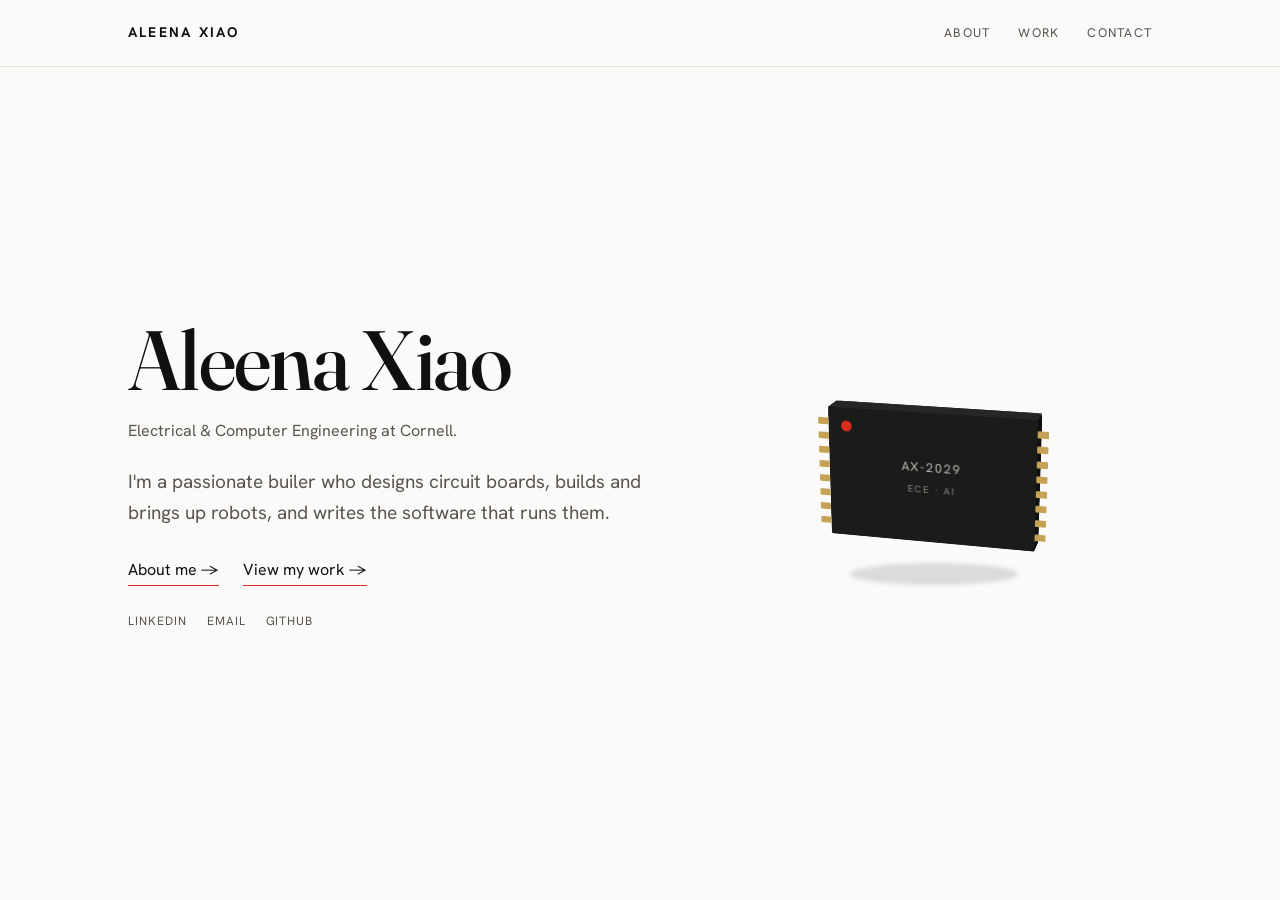
==== index.html @ 60a9ff84 "More formatting" ====
<!DOCTYPE html>
<html lang="en">
<head>
  <meta charset="UTF-8" />
  <meta name="viewport" content="width=device-width, initial-scale=1.0" />

  <!-- Keep this site out of search engines (unlisted — reachable only via direct link) -->
  <meta name="robots" content="noindex, nofollow, noarchive, noimageindex" />

  <title>Aleena Xiao</title>
  <meta name="description" content="Aleena Xiao — Electrical & Computer Engineering at Cornell." />
  <meta name="author" content="Aleena Xiao" />

  <link rel="icon" type="image/svg+xml" href="assets/favicon.svg" />

  <link rel="preconnect" href="https://fonts.googleapis.com" />
  <link rel="preconnect" href="https://fonts.gstatic.com" crossorigin />
  <link href="https://fonts.googleapis.com/css2?family=Fraunces:ital,opsz,wght@0,9..144,400;0,9..144,500;1,9..144,400&family=Hanken+Grotesk:wght@400;500;600&display=swap" rel="stylesheet" />

  <link rel="stylesheet" href="styles.css?v=5" />
</head>
<body class="is-landing">

  <!-- ============================ NAV ============================ -->
  <header class="nav" id="top">
    <div class="container nav__inner">
      <a href="index.html" class="nav__brand">Aleena Xiao</a>
      <button class="nav__toggle" aria-label="Toggle menu" aria-expanded="false">
        <span></span><span></span><span></span>
      </button>
      <nav class="nav__links">
        <a href="about.html">About</a>
        <a href="projects.html">Work</a>
        <a href="#" class="js-contact">Contact</a>
      </nav>
    </div>
  </header>

  <!-- ============================ LANDING ============================ -->
  <main class="landing container">
    <div class="hero">
      <div class="hero__text">
        <h1 class="hero__title">Aleena Xiao</h1>
        <p class="hero__sub">Electrical &amp; Computer Engineering at Cornell.</p>
        <p class="hero__lede">
          I'm a passionate builer who designs circuit boards, builds and brings up robots, and writes the
          software that runs them.
        </p>
        <p class="hero__cta">
          <a href="about.html">About me →</a>
          <a href="projects.html">View my work →</a>
        </p>
        <p class="hero__links">
          <a href="https://www.linkedin.com/in/aleena-xiao" target="_blank" rel="noopener">LinkedIn</a>
          <a href="#" class="js-contact">Email</a>
          <a href="https://github.com/axiaoy" target="_blank" rel="noopener">GitHub</a>
        </p>
      </div>

      <!-- Rotating 3D chip (auto-spin). Decorative. -->
      <div class="hero__visual" aria-hidden="true">
        <div class="chip-stage">
          <div class="chip-tilt">
            <div class="chip-spin">
              <div class="chip-face chip-front">
                <span class="chip-pin1"></span>
                <span class="chip-label">AX-2029<br /><b>ECE · AI</b></span>
              </div>
              <div class="chip-face chip-back">
                <span class="chip-pin1"></span>
                <span class="chip-label">AX-2029<br /><b>ECE · AI</b></span>
              </div>
              <div class="chip-face chip-right"></div>
              <div class="chip-face chip-left"></div>
              <div class="chip-face chip-top"></div>
              <div class="chip-face chip-bottom"></div>
              <div class="chip-pins chip-pins--l"></div>
              <div class="chip-pins chip-pins--r"></div>
            </div>
          </div>
          <div class="chip-shadow"></div>
        </div>
      </div>
    </div>
  </main>

  <script src="script.js?v=4"></script>
</body>
</html>
---- styles.css ----
/* ============================================================
   Aleena Xiao — Portfolio
   Editorial Minimal · serif display + typewriter labels · light mode
   ============================================================ */

:root {
  --bg:        #FBFAF8;   /* warm white page */
  --surface:   #FFFFFF;   /* cards */
  --ink:       #111010;   /* near-black */
  --muted:     #585552;   /* secondary text */
  --faint:     #8C8884;   /* hints, meta */
  --line:      #E6E3DE;   /* hairline borders */
  --clay:      #D92D1E;   /* carnelian red accent (labels / links) */
  --clay-deep: #B2231A;   /* darker carnelian — hover */
  --tag-bg:    #FFFFFF;   /* pills use a border, not a fill */

  /* chip tones — black IC with gold pins and a red pin-1 dot */
  --chip-front:  #1B1B1A;
  --chip-back:   #141413;
  --chip-side:   #101010;
  --chip-top:    #262625;
  --chip-bottom: #0B0B0A;
  --chip-gold:   #C6A256;

  --maxw: 1080px;
  --serif: "Fraunces", Georgia, "Times New Roman", serif;
  --mono:  "Hanken Grotesk", -apple-system, BlinkMacSystemFont, "Segoe UI", sans-serif;
  --sans:  "Hanken Grotesk", -apple-system, BlinkMacSystemFont, "Segoe UI", sans-serif;
}

* { box-sizing: border-box; margin: 0; padding: 0; }
html { scroll-behavior: smooth; }

body {
  font-family: var(--sans);
  background: var(--bg);
  color: var(--ink);
  line-height: 1.65;
  font-size: 17px;
  -webkit-font-smoothing: antialiased;
  text-rendering: optimizeLegibility;
}

.container { width: 100%; max-width: var(--maxw); margin: 0 auto; padding: 0 28px; }
a { color: inherit; text-decoration: none; }
em { font-style: italic; color: var(--ink); }

section { padding: 84px 0; }
.section-head { margin-bottom: 36px; display: flex; align-items: baseline; justify-content: space-between; gap: 20px; flex-wrap: wrap; }
.section-more { font-family: var(--mono); font-size: 12px; letter-spacing: 0.06em; text-transform: uppercase; color: var(--clay); white-space: nowrap; transition: color .2s ease; }
.section-more:hover { color: var(--ink); }

/* page heading (top of a subpage) */
.page-head { padding-top: 24px; margin-bottom: 44px; }
.page-sub { color: var(--muted); font-size: 17px; margin-top: 12px; }

/* typewriter label */
.section-label, .eyebrow, .footer__label {
  font-family: var(--mono);
  font-size: 12px;
  letter-spacing: 0.2em;
  text-transform: uppercase;
  color: var(--clay);
  margin-bottom: 12px;
}

.footer__label { color: var(--muted); }

.section-title {
  font-family: var(--serif);
  font-size: clamp(30px, 4.4vw, 44px);
  font-weight: 500;
  letter-spacing: -0.01em;
  line-height: 1.06;
}

/* ---------- buttons ---------- */
.btn {
  display: inline-block;
  font-family: var(--mono);
  font-size: 12.5px;
  letter-spacing: 0.08em;
  text-transform: uppercase;
  padding: 13px 22px;
  border-radius: 9px;
  transition: transform .15s ease, background .2s ease, border-color .2s ease, color .2s ease;
}
.btn:active { transform: translateY(1px); }
.btn--solid { background: var(--ink); color: var(--bg); border: 1px solid var(--ink); }
.btn--solid:hover { background: #000; }
.btn--ghost { background: transparent; color: var(--ink); border: 1px solid var(--line); }
.btn--ghost:hover { border-color: var(--ink); }

/* ============================================================ NAV ============================================================ */
.nav {
  position: sticky; top: 0; z-index: 50;
  background: rgba(251, 250, 248, 0.85);
  backdrop-filter: saturate(180%) blur(12px);
  -webkit-backdrop-filter: saturate(180%) blur(12px);
  border-bottom: 1px solid var(--line);
}
.nav__inner { display: flex; align-items: center; justify-content: space-between; height: 66px; }
.nav__brand {
  font-family: var(--mono);
  font-size: 14px;
  letter-spacing: 0.16em;
  text-transform: uppercase;
  font-weight: 700;
}
.nav__links { display: flex; align-items: center; gap: 28px; }
.nav__links a {
  font-family: var(--mono);
  font-size: 12.5px;
  letter-spacing: 0.1em;
  text-transform: uppercase;
  color: var(--muted);
  transition: color .2s ease;
}
.nav__links a:hover { color: var(--ink); }
.nav__cta {
  color: var(--ink) !important;
  border: 1px solid var(--line);
  padding: 8px 16px;
  border-radius: 8px;
}
.nav__cta:hover { border-color: var(--ink); }
.nav__toggle { display: none; flex-direction: column; gap: 5px; background: none; border: none; cursor: pointer; padding: 8px; }
.nav__toggle span { width: 22px; height: 2px; background: var(--ink); }

/* ============================================================ LANDING / HERO ============================================================ */
.landing { min-height: calc(100vh - 67px); display: grid; align-content: center; padding: 48px 28px 64px; }
.hero {
  width: 100%;
  display: grid;
  grid-template-columns: 1.1fr 0.9fr;
  gap: 56px;
  align-items: center;
}
.hero__title {
  font-family: var(--serif);
  font-weight: 500;
  font-size: clamp(46px, 7vw, 84px);
  line-height: 0.98;
  letter-spacing: -0.02em;
  margin-bottom: 16px;
}
.hero__sub { font-size: 16px; color: var(--muted); margin-bottom: 22px; }
.hero__lede { font-size: 19px; color: var(--muted); max-width: 30em; margin-bottom: 28px; }
.hero__cta { display: flex; flex-wrap: wrap; gap: 24px; margin-bottom: 26px; }
.hero__cta a { font-size: 16px; color: var(--ink); border-bottom: 1px solid var(--clay); padding-bottom: 2px; transition: color .2s ease, border-color .2s ease; }
.hero__cta a:hover { color: var(--clay-deep); border-color: var(--clay-deep); }
.hero__links { display: flex; flex-wrap: wrap; gap: 20px; font-family: var(--mono); font-size: 12px; letter-spacing: 0.08em; text-transform: uppercase; }
.hero__links a { color: var(--muted); transition: color .2s ease; }
.hero__links a:hover { color: var(--ink); }

/* ---------- rotating chip ---------- */
.hero__visual { display: flex; align-items: center; justify-content: center; min-height: 300px; }
.chip-stage { position: relative; perspective: 1100px; width: 100%; display: flex; align-items: center; justify-content: center; }
/* chip orientation is driven by the cursor (see script.js) */
.chip-tilt {
  transform: rotateX(var(--rx, -18deg)) rotateY(var(--ry, -14deg));
  transition: transform .25s ease-out;
  transform-style: preserve-3d;
}
.chip-spin {
  position: relative; width: 0; height: 0;
  transform-style: preserve-3d;
}

.chip-face { position: absolute; top: 50%; left: 50%; box-sizing: border-box; }
.chip-front {
  width: 210px; height: 134px; margin-left: -105px; margin-top: -67px;
  transform: translateZ(13px);
  background: var(--chip-front); border-radius: 6px; overflow: hidden;
}
.chip-back   { width: 210px; height: 134px; margin-left: -105px; margin-top: -67px; transform: rotateY(180deg) translateZ(13px); background: var(--chip-front); border-radius: 6px; overflow: hidden; }
.chip-right  { width: 26px; height: 134px; margin-left: -13px; margin-top: -67px; transform: rotateY(90deg) translateZ(105px); background: var(--chip-side); }
.chip-left   { width: 26px; height: 134px; margin-left: -13px; margin-top: -67px; transform: rotateY(-90deg) translateZ(105px); background: var(--chip-side); }
.chip-top    { width: 210px; height: 26px; margin-left: -105px; margin-top: -13px; transform: rotateX(90deg) translateZ(67px); background: var(--chip-top); }
.chip-bottom { width: 210px; height: 26px; margin-left: -105px; margin-top: -13px; transform: rotateX(-90deg) translateZ(67px); background: var(--chip-bottom); }

.chip-pin1 { position: absolute; top: 13px; left: 13px; width: 11px; height: 11px; border-radius: 50%; background: var(--clay); }
.chip-label {
  position: absolute; left: 0; right: 0; top: 50%; transform: translateY(-50%);
  text-align: center; font-family: var(--mono);
  color: #BBB9B5; font-size: 13px; letter-spacing: 0.14em; line-height: 1.7;
}
.chip-label b { font-weight: 400; font-size: 10px; color: #86837F; letter-spacing: 0.16em; }

.chip-pins {
  position: absolute; top: 50%; margin-top: -56px; height: 112px; width: 11px;
  transform: translateZ(13px);
  display: flex; flex-direction: column; justify-content: space-between;
}
.chip-pins--l { left: -116px; }
.chip-pins--r { left: 105px; }
.chip-pins span { height: 7px; background: var(--chip-gold); border-radius: 1px; }

.chip-shadow {
  position: absolute; left: 50%; top: 50%; width: 168px; height: 22px;
  margin-left: -84px; margin-top: 88px;
  background: rgba(0, 0, 0, 0.12); border-radius: 50%; filter: blur(2px);
}

/* ============================================================ ABOUT ============================================================ */
.about { padding-top: 24px; padding-bottom: 60px; }
.about__grid { display: grid; grid-template-columns: 300px 1fr; gap: 48px; border-top: 1px solid var(--line); padding-top: 48px; align-items: start; }
.about__photo { width: 100%; aspect-ratio: 4 / 5; object-fit: cover; border-radius: 14px; border: 1px solid var(--line); display: block; }
.about__body p:not(.section-label) { font-family: var(--serif); font-size: 22px; line-height: 1.5; color: var(--ink); margin-bottom: 20px; }
.about__body p:last-child { margin-bottom: 0; color: var(--muted); }

/* ============================================================ EXPERIENCE ============================================================ */
.exp-list { list-style: none; }
.exp-item {
  display: flex; justify-content: space-between; align-items: baseline; gap: 24px;
  padding: 20px 2px; border-top: 1px solid var(--line);
}
.exp-item:last-child { border-bottom: 1px solid var(--line); }
.exp-item__title { font-family: var(--serif); font-size: 21px; font-weight: 500; }
.exp-item__org { font-family: var(--mono); font-size: 11.5px; letter-spacing: 0.04em; text-transform: uppercase; color: var(--clay); margin-top: 5px; }
.exp-item__date { font-family: var(--mono); font-size: 12.5px; color: var(--faint); white-space: nowrap; flex-shrink: 0; }

/* ============================================================ PROJECTS ============================================================ */
.project-list { display: grid; grid-template-columns: repeat(auto-fill, minmax(300px, 1fr)); gap: 22px; }
.project {
  background: var(--surface); border: 1px solid var(--line); border-radius: 14px;
  padding: 26px 26px 22px; display: flex; flex-direction: column; overflow: hidden;
  transition: transform .2s ease, box-shadow .2s ease, border-color .2s ease;
}
.project:hover { border-color: var(--clay); }

/* project image (full-bleed to the card edges) */
.project__media {
  margin: -26px -26px 20px; aspect-ratio: 3 / 2; overflow: hidden;
  background: var(--tag-bg); border-bottom: 1px solid var(--line);
}
.project__media img { width: 100%; height: 100%; object-fit: cover; object-position: center; display: block; }
/* 3D board renders: show the whole board on its own grey, no crop */
.project__media--render { background: #cdcdc9; }
.project__media--render img { object-fit: contain; }
.project__head { display: flex; align-items: baseline; justify-content: space-between; gap: 12px; margin-bottom: 4px; }
.project__title { font-family: var(--serif); font-size: 23px; font-weight: 500; }
.project__year { font-family: var(--mono); font-size: 12px; color: var(--faint); flex-shrink: 0; }
.project__org { font-family: var(--mono); font-size: 11.5px; letter-spacing: 0.04em; color: var(--clay); text-transform: uppercase; margin-bottom: 14px; }
.project__desc { color: var(--muted); font-size: 15.5px; margin-bottom: 18px; flex-grow: 1; }
.project__links { display: flex; gap: 18px; margin-top: 14px; font-family: var(--mono); font-size: 12px; letter-spacing: 0.06em; text-transform: uppercase; }
.project__links a { color: var(--clay); transition: color .2s ease; }
.project__links a:hover { color: var(--ink); }

/* ---------- tag pills ---------- */
.tags { list-style: none; display: flex; flex-wrap: wrap; gap: 8px; }
.tags li { font-family: var(--mono); font-size: 12.5px; color: var(--ink); background: transparent; border: 1px solid var(--line); padding: 5px 12px; border-radius: 20px; white-space: nowrap; }
.tags--course { gap: 10px; }
.tags--course li { font-size: 13.5px; padding: 8px 16px; }

/* ---------- placeholder cards ---------- */
.project--placeholder { border-style: dashed; opacity: 0.5; }
.project--placeholder:hover { opacity: 0.8; }

/* ---------- "view all" link row ---------- */
.work__footer { margin-top: 36px; display: flex; justify-content: flex-end; }

/* ============================================================ PROJECTS PAGE ============================================================ */

/* subtitle under the "Projects" h1 on projects.html */
.projects-page-head { margin-bottom: 52px; }
.projects-sub { color: var(--muted); font-size: 17px; max-width: 44em; margin-top: 16px; }

/* project categories (static headings) */
.category-section { margin-bottom: 56px; }
.category-section:last-child { margin-bottom: 0; }
.category-name {
  font-family: var(--serif); font-size: clamp(24px, 3.2vw, 30px); font-weight: 500; color: var(--ink);
  border-top: 1.5px solid var(--ink);
  padding-top: 20px; margin-bottom: 26px;
}

/* active nav link on projects page */
.nav__active { color: var(--ink) !important; }

/* ============================================================ SKILLS ============================================================ */
.skills__grid { display: grid; grid-template-columns: repeat(auto-fit, minmax(220px, 1fr)); gap: 28px; }
.skill-group { border-top: 1.5px solid var(--ink); padding-top: 18px; }
.skill-group h3 { font-family: var(--serif); font-size: 20px; font-weight: 500; margin-bottom: 16px; }

/* ============================================================ RESUME ============================================================ */
.resume__card {
  background: var(--surface); border: 1px solid var(--line); border-radius: 18px;
  padding: 48px; display: grid; grid-template-columns: 1.3fr 0.7fr; gap: 48px; align-items: center;
}
.resume__lede { font-size: 18px; color: var(--muted); margin: 16px 0 28px; max-width: 34em; }
.resume__actions { display: flex; flex-wrap: wrap; gap: 12px; }
.resume__preview { display: flex; justify-content: center; }
.resume__page {
  width: 180px; aspect-ratio: 8.5 / 11; background: var(--bg);
  border: 1px solid var(--line); border-radius: 8px; padding: 22px 20px;
  display: flex; flex-direction: column; gap: 11px;
  box-shadow: 0 16px 40px -22px rgba(25, 45, 32, 0.45);
}
.resume__page .ln { height: 7px; border-radius: 4px; background: var(--line); }
.ln--lg { width: 70%; height: 11px; background: var(--clay); opacity: .5; }
.ln--md { width: 60%; }
.ln--sm { width: 40%; }

/* ============================================================ FOOTER ============================================================ */
.footer { border-top: 1px solid var(--line); padding: 64px 0 40px; margin-top: 40px; }
.footer__inner { display: flex; justify-content: space-between; align-items: flex-end; gap: 28px; flex-wrap: wrap; }
.footer__email { font-family: var(--serif); font-size: clamp(24px, 4vw, 34px); font-weight: 500; transition: color .2s ease; }
.footer__email:hover { color: var(--clay); }
.footer__links { display: flex; gap: 24px; }
.footer__links a { font-family: var(--mono); font-size: 12.5px; letter-spacing: 0.08em; text-transform: uppercase; color: var(--muted); transition: color .2s ease; }
.footer__links a:hover { color: var(--ink); }
.footer__copy { font-family: var(--mono); margin-top: 48px; font-size: 12px; letter-spacing: 0.06em; color: var(--faint); }

/* ============================================================ RESPONSIVE ============================================================ */
@media (max-width: 860px) {
  .landing { min-height: 0; padding: 20px 28px 48px; }
  .hero { grid-template-columns: 1fr; gap: 28px; }
  .hero__visual { order: -1; justify-content: center; min-height: 240px; }
  .about__grid { grid-template-columns: 1fr; gap: 26px; }
  .about__photo { max-width: 240px; }
  .resume__card { grid-template-columns: 1fr; gap: 36px; padding: 34px 26px; }
  .resume__preview { order: -1; }
}
@media (max-width: 640px) {
  section { padding: 60px 0; }
  .nav__toggle { display: flex; }
  .nav__links {
    position: absolute; top: 66px; left: 0; right: 0;
    flex-direction: column; align-items: flex-start; gap: 4px;
    background: var(--bg); border-bottom: 1px solid var(--line);
    padding: 0 28px; max-height: 0; overflow: hidden;
    transition: max-height .3s ease, padding .3s ease;
  }
  .nav__links.open { max-height: 320px; padding: 12px 28px 22px; }
  .nav__links a { padding: 8px 0; font-size: 14px; }
  .nav__cta { padding: 8px 16px; }
  .hero__actions .btn { flex: 1 1 auto; text-align: center; }
  .exp-item { flex-direction: column; gap: 6px; }
}
@media (prefers-reduced-motion: reduce) {
  html { scroll-behavior: auto; }
  .chip-tilt { transition: none; }
  * { transition: none !important; }
}
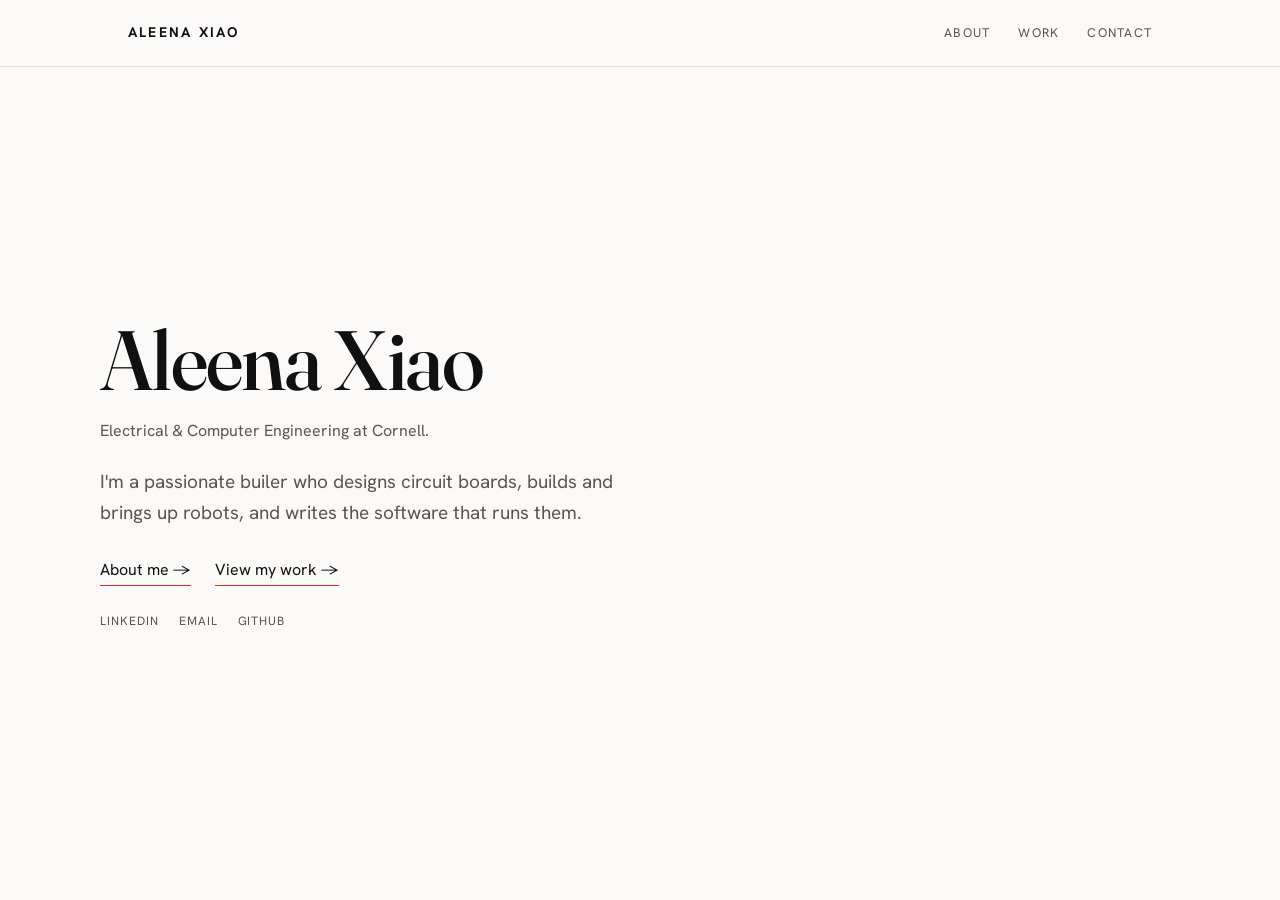
==== commit 64615ce6: "More formatting" ====
--- a/index.html
+++ b/index.html
@@ -17,7 +17,7 @@
   <link rel="preconnect" href="https://fonts.gstatic.com" crossorigin />
   <link href="https://fonts.googleapis.com/css2?family=Fraunces:ital,opsz,wght@0,9..144,400;0,9..144,500;1,9..144,400&family=Hanken+Grotesk:wght@400;500;600&display=swap" rel="stylesheet" />
 
-  <link rel="stylesheet" href="styles.css?v=5" />
+  <link rel="stylesheet" href="styles.css?v=3" />
 </head>
 <body class="is-landing">
 
--- a/styles.css
+++ b/styles.css
@@ -128,7 +128,7 @@
 .nav__toggle span { width: 22px; height: 2px; background: var(--ink); }
 
 /* ============================================================ LANDING / HERO ============================================================ */
-.landing { min-height: calc(100vh - 67px); display: grid; align-content: center; padding: 48px 28px 64px; }
+.landing { min-height: calc(100vh - 67px); display: grid; align-content: center; padding: 48px 0 64px; }
 .hero {
   width: 100%;
   display: grid;
@@ -154,7 +154,7 @@
 .hero__links a:hover { color: var(--ink); }
 
 /* ---------- rotating chip ---------- */
-.hero__visual { display: flex; align-items: center; justify-content: center; min-height: 300px; }
+.hero__visual { display: flex; align-items: center; justify-content: center; overflow: hidden; }
 .chip-stage { position: relative; perspective: 1100px; width: 100%; display: flex; align-items: center; justify-content: center; }
 /* chip orientation is driven by the cursor (see script.js) */
 .chip-tilt {
@@ -314,9 +314,9 @@
 
 /* ============================================================ RESPONSIVE ============================================================ */
 @media (max-width: 860px) {
-  .landing { min-height: 0; padding: 20px 28px 48px; }
+  .landing { min-height: 0; padding: 20px 0 48px; }
   .hero { grid-template-columns: 1fr; gap: 28px; }
-  .hero__visual { order: -1; justify-content: center; min-height: 240px; }
+  .hero__visual { order: -1; justify-content: flex-start; height: 210px; }
   .about__grid { grid-template-columns: 1fr; gap: 26px; }
   .about__photo { max-width: 240px; }
   .resume__card { grid-template-columns: 1fr; gap: 36px; padding: 34px 26px; }
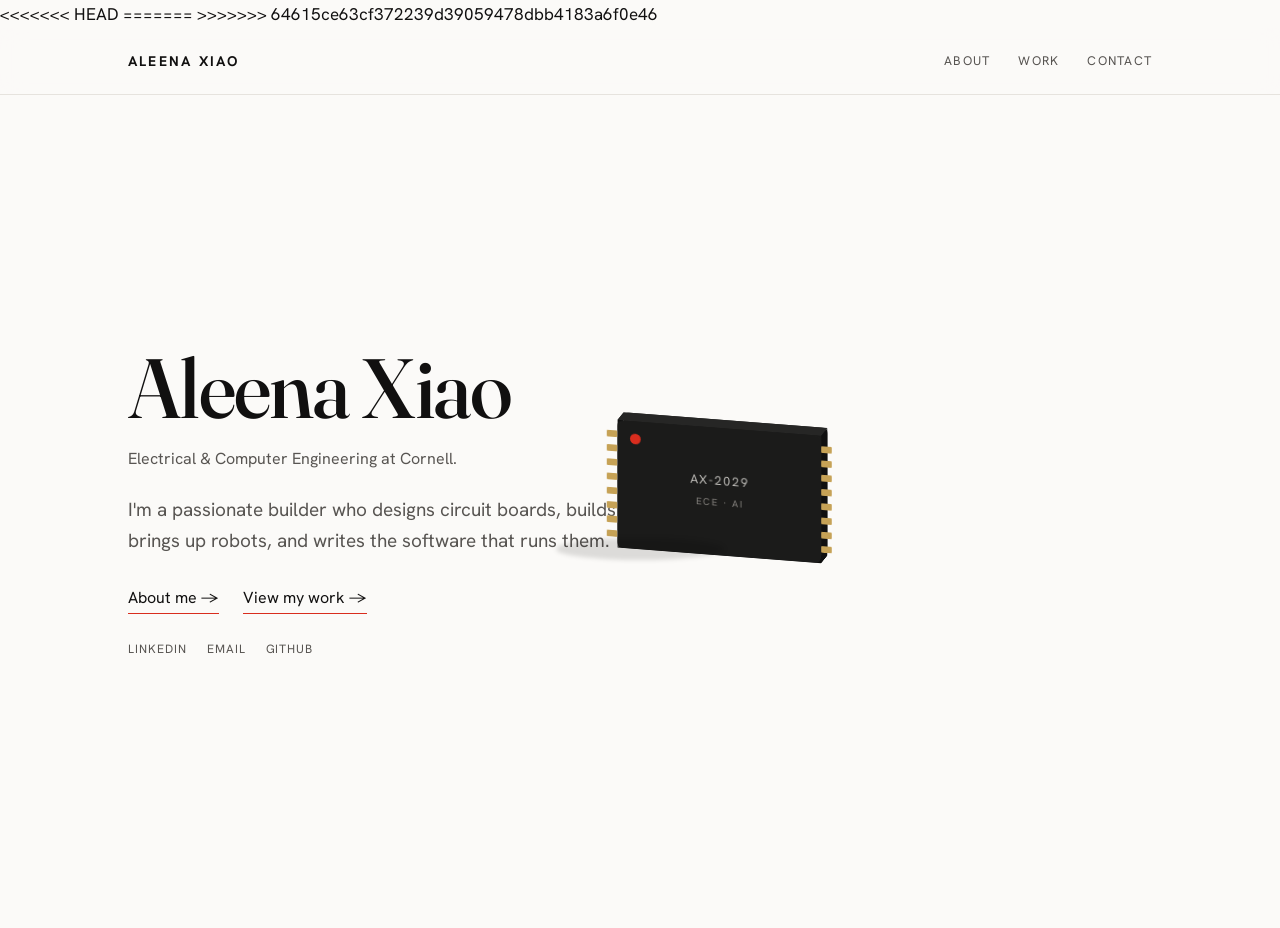
==== commit 87ca6c20: "Merge branch 'main' of https://github.com/axiaoy/axiaoy.github.io" ====
--- a/index.html
+++ b/index.html
@@ -17,7 +17,11 @@
   <link rel="preconnect" href="https://fonts.gstatic.com" crossorigin />
   <link href="https://fonts.googleapis.com/css2?family=Fraunces:ital,opsz,wght@0,9..144,400;0,9..144,500;1,9..144,400&family=Hanken+Grotesk:wght@400;500;600&display=swap" rel="stylesheet" />
 
+<<<<<<< HEAD
+  <link rel="stylesheet" href="styles.css?v=5" />
+=======
   <link rel="stylesheet" href="styles.css?v=3" />
+>>>>>>> 64615ce63cf372239d39059478dbb4183a6f0e46
 </head>
 <body class="is-landing">
 
@@ -43,7 +47,7 @@
         <h1 class="hero__title">Aleena Xiao</h1>
         <p class="hero__sub">Electrical &amp; Computer Engineering at Cornell.</p>
         <p class="hero__lede">
-          I'm a passionate builer who designs circuit boards, builds and brings up robots, and writes the
+          I'm a passionate builder who designs circuit boards, builds and brings up robots, and writes the
           software that runs them.
         </p>
         <p class="hero__cta">
--- a/styles.css
+++ b/styles.css
@@ -128,7 +128,7 @@
 .nav__toggle span { width: 22px; height: 2px; background: var(--ink); }
 
 /* ============================================================ LANDING / HERO ============================================================ */
-.landing { min-height: calc(100vh - 67px); display: grid; align-content: center; padding: 48px 0 64px; }
+.landing { min-height: calc(100vh - 67px); display: grid; align-content: center; padding: 48px 28px 64px; }
 .hero {
   width: 100%;
   display: grid;
@@ -154,7 +154,11 @@
 .hero__links a:hover { color: var(--ink); }
 
 /* ---------- rotating chip ---------- */
+<<<<<<< HEAD
+.hero__visual { display: flex; align-items: center; justify-content: center; min-height: 300px; }
+=======
 .hero__visual { display: flex; align-items: center; justify-content: center; overflow: hidden; }
+>>>>>>> 64615ce63cf372239d39059478dbb4183a6f0e46
 .chip-stage { position: relative; perspective: 1100px; width: 100%; display: flex; align-items: center; justify-content: center; }
 /* chip orientation is driven by the cursor (see script.js) */
 .chip-tilt {
@@ -314,9 +318,9 @@
 
 /* ============================================================ RESPONSIVE ============================================================ */
 @media (max-width: 860px) {
-  .landing { min-height: 0; padding: 20px 0 48px; }
+  .landing { min-height: 0; padding: 20px 28px 48px; }
   .hero { grid-template-columns: 1fr; gap: 28px; }
-  .hero__visual { order: -1; justify-content: flex-start; height: 210px; }
+  .hero__visual { order: -1; justify-content: center; min-height: 240px; }
   .about__grid { grid-template-columns: 1fr; gap: 26px; }
   .about__photo { max-width: 240px; }
   .resume__card { grid-template-columns: 1fr; gap: 36px; padding: 34px 26px; }
--- a/styles.css
+++ b/styles.css
@@ -128,7 +128,7 @@
 .nav__toggle span { width: 22px; height: 2px; background: var(--ink); }
 
 /* ============================================================ LANDING / HERO ============================================================ */
-.landing { min-height: calc(100vh - 67px); display: grid; align-content: center; padding: 48px 0 64px; }
+.landing { min-height: calc(100vh - 67px); display: grid; align-content: center; padding: 48px 28px 64px; }
 .hero {
   width: 100%;
   display: grid;
@@ -154,7 +154,11 @@
 .hero__links a:hover { color: var(--ink); }
 
 /* ---------- rotating chip ---------- */
+<<<<<<< HEAD
+.hero__visual { display: flex; align-items: center; justify-content: center; min-height: 300px; }
+=======
 .hero__visual { display: flex; align-items: center; justify-content: center; overflow: hidden; }
+>>>>>>> 64615ce63cf372239d39059478dbb4183a6f0e46
 .chip-stage { position: relative; perspective: 1100px; width: 100%; display: flex; align-items: center; justify-content: center; }
 /* chip orientation is driven by the cursor (see script.js) */
 .chip-tilt {
@@ -314,9 +318,9 @@
 
 /* ============================================================ RESPONSIVE ============================================================ */
 @media (max-width: 860px) {
-  .landing { min-height: 0; padding: 20px 0 48px; }
+  .landing { min-height: 0; padding: 20px 28px 48px; }
   .hero { grid-template-columns: 1fr; gap: 28px; }
-  .hero__visual { order: -1; justify-content: flex-start; height: 210px; }
+  .hero__visual { order: -1; justify-content: center; min-height: 240px; }
   .about__grid { grid-template-columns: 1fr; gap: 26px; }
   .about__photo { max-width: 240px; }
   .resume__card { grid-template-columns: 1fr; gap: 36px; padding: 34px 26px; }
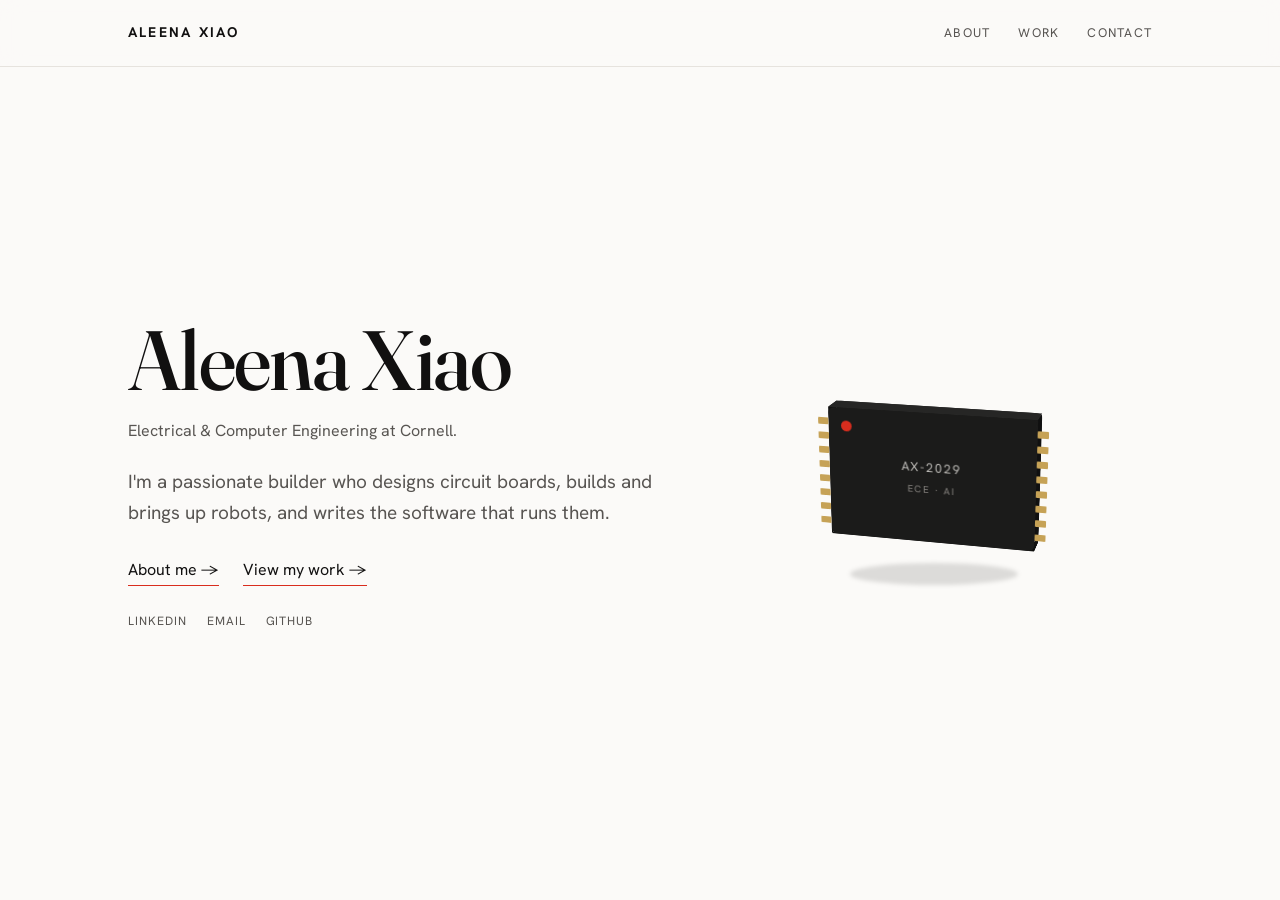
==== commit 82c43dec: "Resolve merge conflicts" ====
--- a/index.html
+++ b/index.html
@@ -17,11 +17,7 @@
   <link rel="preconnect" href="https://fonts.gstatic.com" crossorigin />
   <link href="https://fonts.googleapis.com/css2?family=Fraunces:ital,opsz,wght@0,9..144,400;0,9..144,500;1,9..144,400&family=Hanken+Grotesk:wght@400;500;600&display=swap" rel="stylesheet" />
 
-<<<<<<< HEAD
   <link rel="stylesheet" href="styles.css?v=5" />
-=======
-  <link rel="stylesheet" href="styles.css?v=3" />
->>>>>>> 64615ce63cf372239d39059478dbb4183a6f0e46
 </head>
 <body class="is-landing">
 
--- a/styles.css
+++ b/styles.css
@@ -154,11 +154,7 @@
 .hero__links a:hover { color: var(--ink); }
 
 /* ---------- rotating chip ---------- */
-<<<<<<< HEAD
 .hero__visual { display: flex; align-items: center; justify-content: center; min-height: 300px; }
-=======
-.hero__visual { display: flex; align-items: center; justify-content: center; overflow: hidden; }
->>>>>>> 64615ce63cf372239d39059478dbb4183a6f0e46
 .chip-stage { position: relative; perspective: 1100px; width: 100%; display: flex; align-items: center; justify-content: center; }
 /* chip orientation is driven by the cursor (see script.js) */
 .chip-tilt {
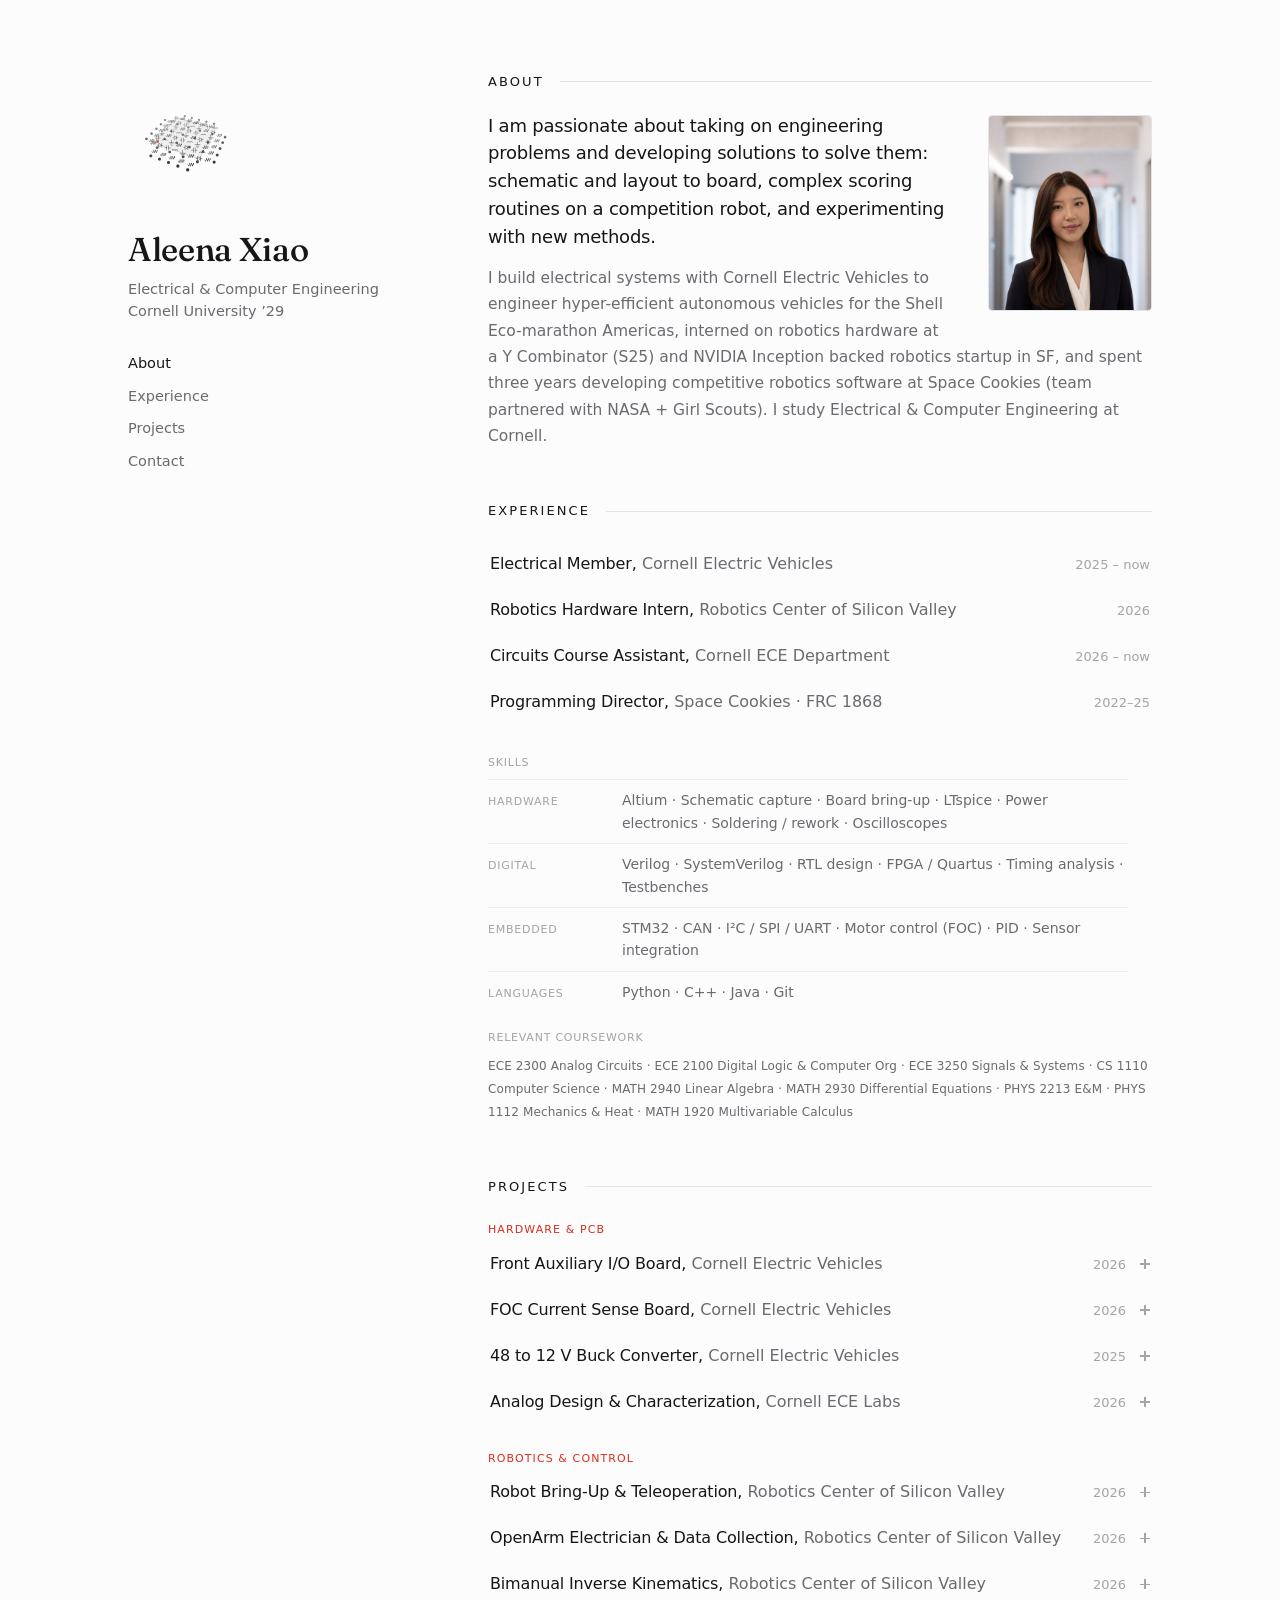
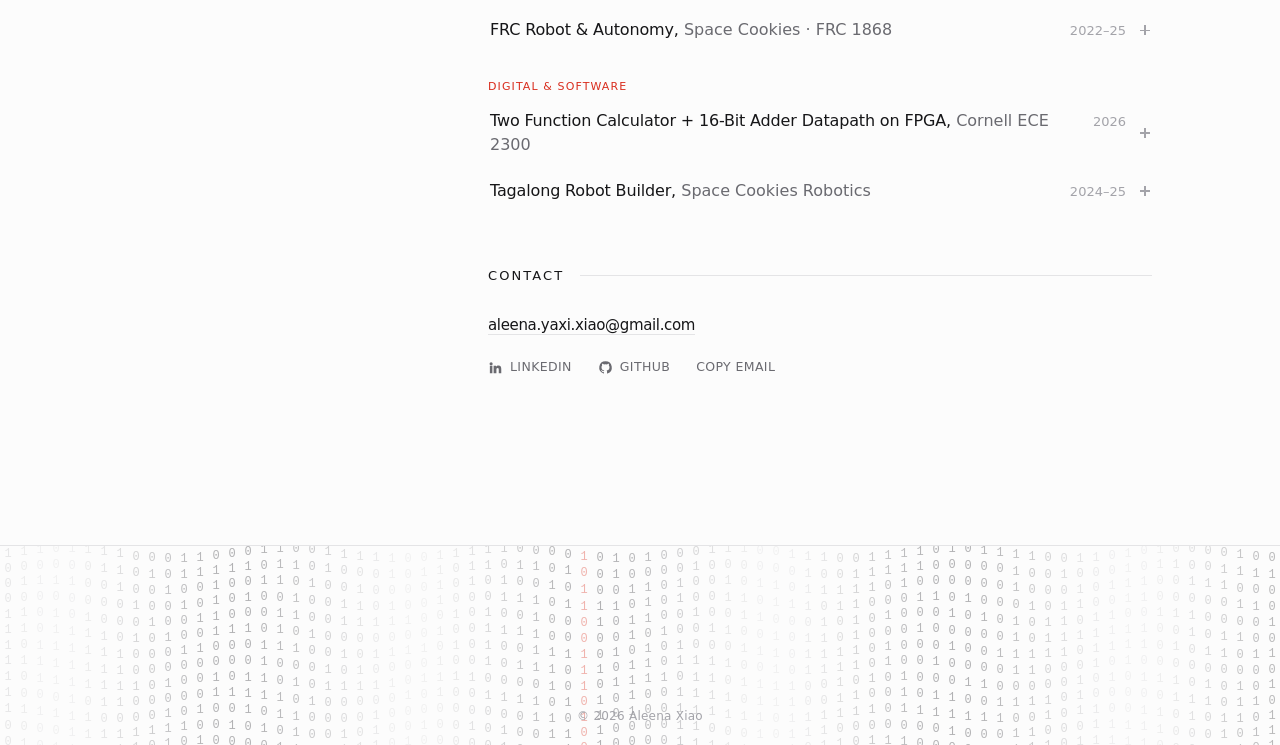
==== commit d2e3ad74: "updates" ====
--- a/index.html
+++ b/index.html
@@ -4,86 +4,218 @@
   <meta charset="UTF-8" />
   <meta name="viewport" content="width=device-width, initial-scale=1.0" />
 
-  <!-- Keep this site out of search engines (unlisted — reachable only via direct link) -->
+  <!-- Keep this site out of search engines (unlisted, reachable only via direct link) -->
   <meta name="robots" content="noindex, nofollow, noarchive, noimageindex" />
 
   <title>Aleena Xiao</title>
-  <meta name="description" content="Aleena Xiao — Electrical & Computer Engineering at Cornell." />
+  <meta name="description" content="Aleena Xiao, Electrical & Computer Engineering at Cornell. Hardware, PCB design, robotics, embedded controls." />
   <meta name="author" content="Aleena Xiao" />
 
   <link rel="icon" type="image/svg+xml" href="assets/favicon.svg" />
 
   <link rel="preconnect" href="https://fonts.googleapis.com" />
   <link rel="preconnect" href="https://fonts.gstatic.com" crossorigin />
-  <link href="https://fonts.googleapis.com/css2?family=Fraunces:ital,opsz,wght@0,9..144,400;0,9..144,500;1,9..144,400&family=Hanken+Grotesk:wght@400;500;600&display=swap" rel="stylesheet" />
-
-  <link rel="stylesheet" href="styles.css?v=5" />
+  <link href="https://fonts.googleapis.com/css2?family=Fraunces:ital,opsz,wght@0,9..144,400;0,9..144,500;0,9..144,600&display=swap" rel="stylesheet" />
+
+  <link rel="stylesheet" href="styles.css?v=18" />
 </head>
-<body class="is-landing">
-
-  <!-- ============================ NAV ============================ -->
-  <header class="nav" id="top">
-    <div class="container nav__inner">
-      <a href="index.html" class="nav__brand">Aleena Xiao</a>
-      <button class="nav__toggle" aria-label="Toggle menu" aria-expanded="false">
-        <span></span><span></span><span></span>
-      </button>
-      <nav class="nav__links">
-        <a href="about.html">About</a>
-        <a href="projects.html">Work</a>
-        <a href="#" class="js-contact">Contact</a>
-      </nav>
+<body>
+<div class="wrap">
+
+  <!-- ============ SIDEBAR ============ -->
+  <aside class="side">
+    <div class="ic-wrap" id="icWrap" title="hover me">
+      <canvas id="ic" width="264" height="264"></canvas>
     </div>
-  </header>
-
-  <!-- ============================ LANDING ============================ -->
-  <main class="landing container">
-    <div class="hero">
-      <div class="hero__text">
-        <h1 class="hero__title">Aleena Xiao</h1>
-        <p class="hero__sub">Electrical &amp; Computer Engineering at Cornell.</p>
-        <p class="hero__lede">
-          I'm a passionate builder who designs circuit boards, builds and brings up robots, and writes the
-          software that runs them.
-        </p>
-        <p class="hero__cta">
-          <a href="about.html">About me →</a>
-          <a href="projects.html">View my work →</a>
-        </p>
-        <p class="hero__links">
-          <a href="https://www.linkedin.com/in/aleena-xiao" target="_blank" rel="noopener">LinkedIn</a>
-          <a href="#" class="js-contact">Email</a>
-          <a href="https://github.com/axiaoy" target="_blank" rel="noopener">GitHub</a>
-        </p>
-      </div>
-
-      <!-- Rotating 3D chip (auto-spin). Decorative. -->
-      <div class="hero__visual" aria-hidden="true">
-        <div class="chip-stage">
-          <div class="chip-tilt">
-            <div class="chip-spin">
-              <div class="chip-face chip-front">
-                <span class="chip-pin1"></span>
-                <span class="chip-label">AX-2029<br /><b>ECE · AI</b></span>
-              </div>
-              <div class="chip-face chip-back">
-                <span class="chip-pin1"></span>
-                <span class="chip-label">AX-2029<br /><b>ECE · AI</b></span>
-              </div>
-              <div class="chip-face chip-right"></div>
-              <div class="chip-face chip-left"></div>
-              <div class="chip-face chip-top"></div>
-              <div class="chip-face chip-bottom"></div>
-              <div class="chip-pins chip-pins--l"></div>
-              <div class="chip-pins chip-pins--r"></div>
-            </div>
-          </div>
-          <div class="chip-shadow"></div>
-        </div>
-      </div>
-    </div>
+
+    <h1 class="name">Aleena Xiao</h1>
+    <p class="role">Electrical &amp; Computer Engineering<br/>Cornell University ’29</p>
+
+    <nav class="side-nav">
+      <a href="#about"><span class="n">01</span> About</a>
+      <a href="#experience"><span class="n">02</span> Experience</a>
+      <a href="#projects"><span class="n">03</span> Projects</a>
+      <a href="#contact"><span class="n">04</span> Contact</a>
+    </nav>
+  </aside>
+
+  <!-- ============ MAIN ============ -->
+  <main>
+
+    <!-- 01 ABOUT -->
+    <section id="about" class="about">
+      <div class="shead"><span class="idx">01</span><h2>About</h2><span class="rule"></span></div>
+      <img class="about__photo" src="assets/profile.jpg" alt="Portrait of Aleena Xiao" />
+      <p class="lead">I am passionate about taking on engineering problems and developing solutions to solve them: schematic and layout to board, complex scoring routines on a competition robot, and experimenting with new methods.</p>
+      <p class="body">
+        I build electrical systems with Cornell Electric Vehicles to engineer hyper-efficient autonomous vehicles for the Shell Eco-marathon Americas, interned on robotics hardware at a Y Combinator (S25) and NVIDIA Inception backed robotics startup in SF, and spent three years developing competitive robotics software at Space Cookies (team partnered with NASA + Girl Scouts). I study Electrical &amp; Computer Engineering at Cornell.
+      </p>
+    </section>
+
+    <!-- 02 EXPERIENCE -->
+    <section id="experience">
+      <div class="shead"><span class="idx">02</span><h2>Experience</h2><span class="rule"></span></div>
+      <div class="entry">
+        <span class="e-role"><span class="e-title">Electrical Member</span>, <span class="e-org">Cornell Electric Vehicles</span></span>
+        <span class="e-date">2025 – now</span>
+      </div>
+      <div class="entry">
+        <span class="e-role"><span class="e-title">Robotics Hardware Intern</span>, <span class="e-org">Robotics Center of Silicon Valley</span></span>
+        <span class="e-date">2026</span>
+      </div>
+      <div class="entry">
+        <span class="e-role"><span class="e-title">Circuits Course Assistant</span>, <span class="e-org">Cornell ECE Department</span></span>
+        <span class="e-date">2026 – now</span>
+      </div>
+      <div class="entry">
+        <span class="e-role"><span class="e-title">Programming Director</span>, <span class="e-org">Space Cookies · FRC 1868</span></span>
+        <span class="e-date">2022–25</span>
+      </div>
+
+      <div class="course__label" style="margin-top:30px">Skills</div>
+      <dl class="about__extra" style="margin-top:8px">
+        <div class="skillrow"><dt>Hardware</dt><dd>Altium · Schematic capture · Board bring-up · LTspice · Power electronics · Soldering / rework · Oscilloscopes</dd></div>
+        <div class="skillrow"><dt>Digital</dt><dd>Verilog · SystemVerilog · RTL design · FPGA / Quartus · Timing analysis · Testbenches</dd></div>
+        <div class="skillrow"><dt>Embedded</dt><dd>STM32 · CAN · I²C / SPI / UART · Motor control (FOC) · PID · Sensor integration</dd></div>
+        <div class="skillrow"><dt>Languages</dt><dd>Python · C++ · Java · Git</dd></div>
+      </dl>
+
+      <div class="course">
+        <div class="course__label">Relevant coursework</div>
+        <div class="course__list">
+          ECE 2300 Analog Circuits · ECE 2100 Digital Logic &amp; Computer Org · ECE 3250 Signals &amp; Systems ·
+          CS 1110 Computer Science · MATH 2940 Linear Algebra · MATH 2930 Differential Equations ·
+          PHYS 2213 E&amp;M · PHYS 1112 Mechanics &amp; Heat · MATH 1920 Multivariable Calculus
+        </div>
+      </div>
+    </section>
+
+    <!-- 03 PROJECTS -->
+    <section id="projects">
+      <div class="shead"><span class="idx">03</span><h2>Projects</h2><span class="rule"></span></div>
+
+      <p class="cat">Hardware &amp; PCB</p>
+      <details class="proj">
+        <summary>
+          <span class="e-role"><span class="e-title">Front Auxiliary I/O Board</span>, <span class="e-org">Cornell Electric Vehicles</span></span>
+          <span class="e-date">2026</span><span class="p-plus"></span>
+        </summary>
+        <div class="p-detail">
+          <p class="p-blurb">An I/O board for the front of the competition vehicle. It has a 48 to 12 V buck, controls the lighting systems and horn, and powers sensors and reads their data.</p>
+          <a class="p-link" href="project-faux.html">Learn more →</a>
+        </div>
+      </details>
+      <details class="proj">
+        <summary>
+          <span class="e-role"><span class="e-title">FOC Current Sense Board</span>, <span class="e-org">Cornell Electric Vehicles</span></span>
+          <span class="e-date">2026</span><span class="p-plus"></span>
+        </summary>
+        <div class="p-detail">
+          <p class="p-blurb">A current-sense board with isolated closed-loop transducers instead of shunt resistors, so there are no shunt losses on the 48 V line, and it lets the team move from trapezoidal control to field-oriented control.</p>
+          <a class="p-link" href="project-foc.html">Learn more →</a>
+        </div>
+      </details>
+      <details class="proj">
+        <summary>
+          <span class="e-role"><span class="e-title">48 to 12 V Buck Converter</span>, <span class="e-org">Cornell Electric Vehicles</span></span>
+          <span class="e-date">2025</span><span class="p-plus"></span>
+        </summary>
+        <div class="p-detail">
+          <p class="p-blurb">A standalone 48 to 12 V buck converter built around a TI LM5013, used for the horn on the competition vehicle. I did the schematic, layout, soldering, and bring-up in Altium.</p>
+          <a class="p-link" href="project-buck.html">Learn more →</a>
+        </div>
+      </details>
+      <details class="proj">
+        <summary>
+          <span class="e-role"><span class="e-title">Analog Design &amp; Characterization</span>, <span class="e-org">Cornell ECE Labs</span></span>
+          <span class="e-date">2026</span><span class="p-plus"></span>
+        </summary>
+        <div class="p-detail">
+          <p class="p-blurb">A sixth-order op-amp bandpass filter that pulled a hidden word out of a modulated audio signal. I also reverse-engineered unknown RLC boxes and characterized R-2R and binary-weighted DACs.</p>
+        </div>
+      </details>
+
+      <p class="cat">Robotics &amp; Control</p>
+      <details class="proj">
+        <summary>
+          <span class="e-role"><span class="e-title">Robot Bring-Up &amp; Teleoperation</span>, <span class="e-org">Robotics Center of Silicon Valley</span></span>
+          <span class="e-date">2026</span><span class="p-plus"></span>
+        </summary>
+        <div class="p-detail">
+          <p class="p-blurb">I found and fixed motor, circuit, and wiring faults on the custom M1 Mobile Manipulator robot, then teleoperated more than six robot platforms, including arms, hands, and gloves, for live demos.</p>
+        </div>
+      </details>
+      <details class="proj">
+        <summary>
+          <span class="e-role"><span class="e-title">OpenArm Electrician &amp; Data Collection</span>, <span class="e-org">Robotics Center of Silicon Valley</span></span>
+          <span class="e-date">2026</span><span class="p-plus"></span>
+        </summary>
+        <div class="p-detail">
+          <p class="p-blurb">I assembled, wired, and tested OpenArm robots over CAN, and built a data-collection pipeline. I checked each unit before demos and shipments.</p>
+        </div>
+      </details>
+      <details class="proj">
+        <summary>
+          <span class="e-role"><span class="e-title">Bimanual Inverse Kinematics</span>, <span class="e-org">Robotics Center of Silicon Valley</span></span>
+          <span class="e-date">2026</span><span class="p-plus"></span>
+        </summary>
+        <div class="p-detail">
+          <p class="p-blurb">An inverse-kinematics module that coordinates a two-arm system, used for teleoperation and data collection.</p>
+        </div>
+      </details>
+      <details class="proj">
+        <summary>
+          <span class="e-role"><span class="e-title">FRC Robot &amp; Autonomy</span>, <span class="e-org">Space Cookies · FRC 1868</span></span>
+          <span class="e-date">2022–25</span><span class="p-plus"></span>
+        </summary>
+        <div class="p-detail">
+          <p class="p-blurb">As a programming director of a team of more than 50, I wrote command-based control software: PID and feedforward tuning, autonomous scoring from odometry, and anti-scrub drivetrain control. We qualified for Worlds twice.</p>
+        </div>
+      </details>
+
+      <p class="cat">Digital &amp; Software</p>
+      <details class="proj">
+        <summary>
+          <span class="e-role"><span class="e-title">Two Function Calculator + 16-Bit Adder Datapath on FPGA</span>, <span class="e-org">Cornell ECE 2300</span></span>
+          <span class="e-date">2026</span><span class="p-plus"></span>
+        </summary>
+        <div class="p-detail">
+          <p class="p-blurb">Verilog adders (gate-level, carry-select, and RTL) synthesized in Quartus and compared on area and timing. I verified them with directed, randomized, and X-propagation testbenches.</p>
+        </div>
+      </details>
+      <details class="proj">
+        <summary>
+          <span class="e-role"><span class="e-title">Tagalong Robot Builder</span>, <span class="e-org">Space Cookies Robotics</span></span>
+          <span class="e-date">2024–25</span><span class="p-plus"></span>
+        </summary>
+        <div class="p-detail">
+          <p class="p-blurb">An open-source CLI that generates robot control code from mechanism specs, which saved weeks of setup during build season.</p>
+          <a class="p-link" href="project-tagalong.html">Learn more →</a>
+        </div>
+      </details>
+    </section>
+
+    <!-- 04 CONTACT -->
+    <section id="contact">
+      <div class="shead"><span class="idx">04</span><h2>Contact</h2><span class="rule"></span></div>
+      <div class="contact">
+        <p class="big"><a class="footer__email js-emailshow" href="#"></a></p>
+        <div class="clinks">
+          <a href="https://www.linkedin.com/in/aleena-xiao" target="_blank" rel="noopener"><svg viewBox="0 0 24 24" fill="currentColor"><path d="M4.98 3.5a2.5 2.5 0 1 1 0 5 2.5 2.5 0 0 1 0-5zM3 9h4v12H3zM9 9h3.8v1.7h.05c.53-1 1.8-2.05 3.7-2.05 3.96 0 4.69 2.6 4.69 5.98V21h-4v-5.3c0-1.26-.02-2.9-1.76-2.9-1.76 0-2.03 1.37-2.03 2.8V21H9z"/></svg>LinkedIn</a>
+          <a href="https://github.com/axiaoy" target="_blank" rel="noopener"><svg viewBox="0 0 24 24" fill="currentColor"><path d="M12 2a10 10 0 0 0-3.16 19.49c.5.09.68-.22.68-.48l-.01-1.7c-2.78.6-3.37-1.34-3.37-1.34-.46-1.16-1.11-1.47-1.11-1.47-.9-.62.07-.6.07-.6 1 .07 1.53 1.03 1.53 1.03.9 1.52 2.34 1.08 2.91.83.09-.65.35-1.08.63-1.33-2.22-.25-4.56-1.11-4.56-4.95 0-1.09.39-1.98 1.03-2.68-.1-.25-.45-1.27.1-2.65 0 0 .84-.27 2.75 1.02a9.6 9.6 0 0 1 5 0c1.91-1.29 2.75-1.02 2.75-1.02.55 1.38.2 2.4.1 2.65.64.7 1.03 1.59 1.03 2.68 0 3.85-2.34 4.7-4.57 4.95.36.31.68.92.68 1.85l-.01 2.75c0 .27.18.58.69.48A10 10 0 0 0 12 2z"/></svg>GitHub</a>
+          <a href="#" class="js-contact">Copy email</a>
+        </div>
+      </div>
+    </section>
+
   </main>
-
-  <script src="script.js?v=4"></script>
+</div>
+
+<footer class="bitfoot" aria-hidden="true">
+  <canvas id="bits"></canvas>
+  <div class="bitfoot__cap">© <span id="year"></span> Aleena Xiao</div>
+</footer>
+
+<script src="script.js?v=7"></script>
 </body>
 </html>
--- a/styles.css
+++ b/styles.css
@@ -1,345 +1,205 @@
 /* ============================================================
-   Aleena Xiao — Portfolio
-   Editorial Minimal · serif display + typewriter labels · light mode
-   ============================================================ */
-
-:root {
-  --bg:        #FBFAF8;   /* warm white page */
-  --surface:   #FFFFFF;   /* cards */
-  --ink:       #111010;   /* near-black */
-  --muted:     #585552;   /* secondary text */
-  --faint:     #8C8884;   /* hints, meta */
-  --line:      #E6E3DE;   /* hairline borders */
-  --clay:      #D92D1E;   /* carnelian red accent (labels / links) */
-  --clay-deep: #B2231A;   /* darker carnelian — hover */
-  --tag-bg:    #FFFFFF;   /* pills use a border, not a fill */
-
-  /* chip tones — black IC with gold pins and a red pin-1 dot */
-  --chip-front:  #1B1B1A;
-  --chip-back:   #141413;
-  --chip-side:   #101010;
-  --chip-top:    #262625;
-  --chip-bottom: #0B0B0A;
-  --chip-gold:   #C6A256;
-
-  --maxw: 1080px;
-  --serif: "Fraunces", Georgia, "Times New Roman", serif;
-  --mono:  "Hanken Grotesk", -apple-system, BlinkMacSystemFont, "Segoe UI", sans-serif;
-  --sans:  "Hanken Grotesk", -apple-system, BlinkMacSystemFont, "Segoe UI", sans-serif;
+   Aleena Xiao — portfolio
+   One sans (Hanken Grotesk) + mono labels (IBM Plex Mono).
+   Whiter neutral palette; red used only as a small accent.
+   ============================================================ */
+
+:root{
+  --bg:#FCFCFC; --ink:#161618; --muted:#6a6a70; --faint:#a3a3a9;
+  --line:#ededee; --hair:#e4e4e6; --accent:#D92D1E;
+  --serif:"Fraunces",Georgia,"Times New Roman",serif;
+  /* clean neutral system sans (SF Pro on macOS, Segoe on Windows) */
+  --sans:system-ui,-apple-system,"Segoe UI","Helvetica Neue",Arial,sans-serif;
+  --mono:system-ui,-apple-system,"Segoe UI","Helvetica Neue",Arial,sans-serif;
 }
 
-* { box-sizing: border-box; margin: 0; padding: 0; }
-html { scroll-behavior: smooth; }
-
-body {
-  font-family: var(--sans);
-  background: var(--bg);
-  color: var(--ink);
-  line-height: 1.65;
-  font-size: 17px;
-  -webkit-font-smoothing: antialiased;
-  text-rendering: optimizeLegibility;
+*{box-sizing:border-box;margin:0;padding:0}
+html{scroll-behavior:smooth}
+body{background:var(--bg);color:var(--ink);font-family:var(--sans);
+  -webkit-font-smoothing:antialiased;line-height:1.5;}
+a{color:inherit;text-decoration:none}
+img{display:block;max-width:100%}
+
+/* ============================================================
+   SINGLE-PAGE LAYOUT (index)
+   ============================================================ */
+.wrap{max-width:1120px;margin:0 auto;padding:72px 48px 120px;
+  display:grid;grid-template-columns:272px 1fr;gap:88px;}
+
+/* ---- sidebar ---- */
+.side{position:sticky;top:72px;align-self:start;}
+.ic-wrap{width:132px;height:132px;margin:0 0 28px -8px;cursor:pointer;}
+.ic-wrap canvas{width:132px;height:132px;display:block}
+
+.name{font-family:var(--serif);font-size:33px;font-weight:500;letter-spacing:-.01em;line-height:1.04;}
+.role{color:var(--muted);font-size:14.5px;margin-top:13px;line-height:1.5;}
+.focus{font-size:14.5px;color:var(--ink);margin-top:24px;line-height:1.7;
+  padding-left:14px;border-left:2px solid var(--ink);}
+.focus b{color:var(--ink);font-weight:500}
+
+.side-nav{margin-top:30px;display:flex;flex-direction:column;gap:11px;}
+.side-nav a{display:flex;align-items:center;gap:11px;color:var(--muted);font-size:14.5px;
+  transition:color .15s;width:fit-content;}
+.side-nav a .n{display:none}
+.side-nav a:hover{color:var(--ink)}
+.side-nav a:hover .n,.side-nav a.on .n{color:var(--accent)}
+.side-nav a.on{color:var(--ink);font-weight:500}
+
+.loc{font-family:var(--mono);font-size:11px;color:var(--faint);margin-top:34px;letter-spacing:.02em;}
+
+/* ---- section headers ---- */
+.shead{display:flex;align-items:baseline;gap:16px;margin:0 0 26px;}
+.shead .idx{display:none}
+.shead h2{font-size:13px;font-weight:500;letter-spacing:.16em;text-transform:uppercase;color:var(--ink);}
+.shead .rule{flex:1;height:1px;background:var(--hair);align-self:center;}
+.shead{margin-bottom:20px}
+main > section{margin-bottom:52px;scroll-margin-top:72px}
+main > section:last-child{margin-bottom:0}
+
+/* ---- About ---- */
+.about::after{content:"";display:block;clear:both}
+.about__photo{float:right;width:164px;height:196px;object-fit:cover;border:1px solid var(--hair);
+  border-radius:4px;margin:3px 0 14px 36px;filter:grayscale(.2);transition:filter .3s;}
+.about__photo:hover{filter:none}
+.about .lead{font-size:18px;font-weight:500;line-height:1.55;letter-spacing:-.012em;
+  color:var(--ink);margin-bottom:14px;}
+.about .body{font-size:15.5px;line-height:1.7;color:var(--muted);}
+
+.about__extra{clear:both;margin-top:28px;max-width:640px}
+.skillrow{display:grid;grid-template-columns:118px 1fr;gap:16px;align-items:baseline;
+  padding:9px 0;border-top:1px solid var(--line);}
+.skillrow dt{font-family:var(--mono);font-size:11px;letter-spacing:.07em;text-transform:uppercase;color:var(--faint);}
+.skillrow dd{font-size:14px;color:var(--muted);line-height:1.6;}
+.course{margin-top:18px}
+.course__label{font-family:var(--mono);font-size:11px;letter-spacing:.07em;text-transform:uppercase;
+  color:var(--faint);margin-bottom:8px;}
+.course__list{font-family:var(--mono);font-size:12px;color:var(--muted);line-height:1.95;letter-spacing:.01em;}
+
+/* ---- Entry rows — shared by Experience and Projects ---- */
+.entry, .proj > summary{display:flex;align-items:baseline;gap:10px;padding:11px 2px;}
+.e-role{min-width:0}
+.e-title{font-size:16px;font-weight:500;letter-spacing:-.01em;transition:color .15s}
+.e-org{color:var(--muted)}
+.e-date{margin-left:auto;padding-left:14px;font-size:13px;color:var(--faint);white-space:nowrap}
+
+/* ---- Projects — expandable; a brief overview on click ---- */
+.cat{font-size:11px;letter-spacing:.1em;text-transform:uppercase;font-weight:500;
+  color:var(--accent);margin:26px 0 2px;}
+.proj > summary{list-style:none;cursor:pointer;}
+.proj > summary::-webkit-details-marker{display:none}
+.proj > summary .e-date{margin-left:auto}
+.p-plus{position:relative;width:10px;height:10px;flex:none;align-self:center;margin-left:4px}
+.p-plus::before,.p-plus::after{content:"";position:absolute;background:var(--faint);transition:transform .2s,background .15s}
+.p-plus::before{top:4.25px;left:0;width:10px;height:1.5px}
+.p-plus::after{left:4.25px;top:0;width:1.5px;height:10px}
+.proj[open] .p-plus::after{transform:scaleY(0)}
+.proj:hover .e-title{color:var(--accent)}
+.proj:hover .p-plus::before,.proj:hover .p-plus::after,.proj[open] .p-plus::before{background:var(--accent)}
+.p-detail{padding:0 2px 14px;max-width:70ch;animation:pfade .28s ease}
+@keyframes pfade{from{opacity:0;transform:translateY(-3px)}to{opacity:1;transform:none}}
+.p-blurb{color:var(--muted);font-size:14.5px;line-height:1.6}
+.p-link{display:inline-block;margin-top:12px;color:var(--ink);font-size:13.5px;font-weight:500;
+  border-bottom:1px solid var(--ink);padding-bottom:2px;transition:.15s}
+.p-link:hover{color:var(--accent);border-color:var(--accent)}
+
+/* ---- Contact ---- */
+.contact{display:flex;flex-direction:column;gap:18px}
+.contact .big{font-size:23px;font-weight:500;letter-spacing:-.015em;}
+.contact .big a{border-bottom:1px solid var(--hair);cursor:pointer;transition:border-color .15s}
+.contact .big a:hover{border-color:var(--accent)}
+.clinks{display:flex;gap:26px;font-family:var(--mono);font-size:12.5px;letter-spacing:.03em;
+  text-transform:uppercase;color:var(--muted)}
+.clinks a{display:inline-flex;align-items:center;gap:7px;transition:color .15s}
+.clinks a:hover{color:var(--ink)}
+.clinks svg{width:15px;height:15px}
+
+/* ============================================================
+   DETAIL PAGES (project-*.html)
+   ============================================================ */
+.container{max-width:860px;margin:0 auto;padding:0 32px;}
+
+.nav{border-bottom:1px solid var(--hair);}
+.nav__inner{display:flex;justify-content:space-between;align-items:center;height:64px;}
+.nav__brand{font-weight:500;letter-spacing:-.015em;font-size:16px;}
+.nav__toggle{display:none}
+.nav__links{display:flex;gap:24px;font-size:14.5px;}
+.nav__links a{color:var(--muted);transition:color .15s}
+.nav__links a:hover{color:var(--ink)}
+.nav__links a.nav__active{color:var(--ink);font-weight:500}
+
+.detail{padding:46px 32px 40px;}
+.detail__back{display:inline-block;font-family:var(--mono);font-size:12px;color:var(--muted);
+  letter-spacing:.02em;margin-bottom:30px;}
+.detail__back:hover{color:var(--accent)}
+.detail__head{margin-bottom:26px}
+.detail__title{font-size:34px;font-weight:500;letter-spacing:-.022em;line-height:1.08}
+.detail__meta{font-family:var(--mono);font-size:12px;color:var(--faint);margin-top:12px;
+  letter-spacing:.03em;text-transform:uppercase}
+.tags{display:flex;gap:7px;flex-wrap:wrap;list-style:none;margin-top:18px}
+.tags li{font-family:var(--mono);font-size:11px;color:var(--muted);border:1px solid var(--hair);
+  border-radius:3px;padding:3px 9px;text-transform:uppercase;letter-spacing:.03em}
+
+.detail__media{margin:8px 0 38px;border:1px solid var(--hair);background:#f3f3f4;
+  aspect-ratio:16/9;overflow:hidden;border-radius:4px}
+.detail__media img{width:100%;height:100%;object-fit:cover}
+.detail__media--render{background:#fff}
+.detail__media--render img{object-fit:contain;padding:20px}
+
+/* interactive 3D board viewer */
+.detail__3d{display:block;width:100%;aspect-ratio:16/10;background:#f4f4f5;
+  border:1px solid var(--hair);border-radius:4px;margin:8px 0 10px;
+  --poster-color:#f4f4f5;--progress-bar-color:var(--accent);--progress-mask:transparent;}
+.mv-hint{font-size:12.5px;color:var(--faint);margin:0 0 36px;}
+
+.detail__body{max-width:680px}
+.detail__lede{font-size:20px;font-weight:500;line-height:1.5;letter-spacing:-.01em;
+  color:var(--ink);margin-bottom:8px;}
+.detail__subhead{font-family:var(--mono);font-size:11px;letter-spacing:.12em;text-transform:uppercase;
+  color:var(--accent);margin:34px 0 10px;}
+.detail__body p{color:var(--muted);font-size:16px;line-height:1.7;margin-bottom:14px}
+.detail__list{list-style:none;margin-top:6px}
+.detail__list li{color:var(--muted);font-size:16px;line-height:1.6;padding-left:18px;
+  position:relative;margin-bottom:10px}
+.detail__list li::before{content:"–";position:absolute;left:0;color:var(--faint)}
+.detail__links a{color:var(--ink);font-weight:500;border-bottom:1px solid var(--ink);padding-bottom:2px}
+.detail__links a:hover{color:var(--accent);border-color:var(--accent)}
+
+/* ============================================================
+   FOOTER (shared by detail pages)
+   ============================================================ */
+.footer{border-top:1px solid var(--hair);margin-top:64px}
+.footer__inner{max-width:860px;margin:0 auto;padding:30px 32px 10px;display:flex;
+  justify-content:space-between;gap:24px;flex-wrap:wrap;}
+.footer__label{font-family:var(--mono);font-size:11px;text-transform:uppercase;letter-spacing:.1em;
+  color:var(--faint);margin-bottom:5px;}
+.footer__email{font-size:15px;border-bottom:1px solid var(--hair);cursor:pointer}
+.footer__links{display:flex;gap:20px;font-family:var(--mono);font-size:12px;text-transform:uppercase;
+  letter-spacing:.03em;align-items:flex-end;}
+.footer__links a{color:var(--muted)}
+.footer__links a:hover{color:var(--ink)}
+.footer__copy{max-width:860px;margin:0 auto;padding:4px 32px 34px;font-family:var(--mono);
+  font-size:11px;color:var(--faint);}
+
+/* ============================================================
+   BINARY FOOTER (interactive bit field)
+   ============================================================ */
+.bitfoot{position:relative;height:200px;margin-top:48px;border-top:1px solid var(--hair);
+  overflow:hidden;background:var(--bg);}
+.bitfoot canvas{position:absolute;inset:0;display:block;width:100%;height:100%;}
+.bitfoot__cap{position:absolute;left:0;right:0;bottom:20px;text-align:center;
+  font-size:12px;color:var(--faint);letter-spacing:.02em;pointer-events:none;}
+
+/* ============================================================
+   RESPONSIVE
+   ============================================================ */
+@media(max-width:860px){
+  .wrap{grid-template-columns:1fr;gap:30px;padding:40px 22px 72px}
+  .side{position:static}
+  .ic-wrap{width:104px;height:104px;margin-bottom:18px}
+  .side-nav{flex-direction:row;flex-wrap:wrap;gap:8px 22px;margin-top:20px}
+  .about__photo{float:none;display:block;width:124px;height:148px;margin:0 0 16px}
+  .skillrow{grid-template-columns:1fr;gap:2px}
+  main > section{margin-bottom:40px}
+  .detail__title{font-size:28px}
+  .nav__links{gap:18px}
 }
-
-.container { width: 100%; max-width: var(--maxw); margin: 0 auto; padding: 0 28px; }
-a { color: inherit; text-decoration: none; }
-em { font-style: italic; color: var(--ink); }
-
-section { padding: 84px 0; }
-.section-head { margin-bottom: 36px; display: flex; align-items: baseline; justify-content: space-between; gap: 20px; flex-wrap: wrap; }
-.section-more { font-family: var(--mono); font-size: 12px; letter-spacing: 0.06em; text-transform: uppercase; color: var(--clay); white-space: nowrap; transition: color .2s ease; }
-.section-more:hover { color: var(--ink); }
-
-/* page heading (top of a subpage) */
-.page-head { padding-top: 24px; margin-bottom: 44px; }
-.page-sub { color: var(--muted); font-size: 17px; margin-top: 12px; }
-
-/* typewriter label */
-.section-label, .eyebrow, .footer__label {
-  font-family: var(--mono);
-  font-size: 12px;
-  letter-spacing: 0.2em;
-  text-transform: uppercase;
-  color: var(--clay);
-  margin-bottom: 12px;
-}
-
-.footer__label { color: var(--muted); }
-
-.section-title {
-  font-family: var(--serif);
-  font-size: clamp(30px, 4.4vw, 44px);
-  font-weight: 500;
-  letter-spacing: -0.01em;
-  line-height: 1.06;
-}
-
-/* ---------- buttons ---------- */
-.btn {
-  display: inline-block;
-  font-family: var(--mono);
-  font-size: 12.5px;
-  letter-spacing: 0.08em;
-  text-transform: uppercase;
-  padding: 13px 22px;
-  border-radius: 9px;
-  transition: transform .15s ease, background .2s ease, border-color .2s ease, color .2s ease;
-}
-.btn:active { transform: translateY(1px); }
-.btn--solid { background: var(--ink); color: var(--bg); border: 1px solid var(--ink); }
-.btn--solid:hover { background: #000; }
-.btn--ghost { background: transparent; color: var(--ink); border: 1px solid var(--line); }
-.btn--ghost:hover { border-color: var(--ink); }
-
-/* ============================================================ NAV ============================================================ */
-.nav {
-  position: sticky; top: 0; z-index: 50;
-  background: rgba(251, 250, 248, 0.85);
-  backdrop-filter: saturate(180%) blur(12px);
-  -webkit-backdrop-filter: saturate(180%) blur(12px);
-  border-bottom: 1px solid var(--line);
-}
-.nav__inner { display: flex; align-items: center; justify-content: space-between; height: 66px; }
-.nav__brand {
-  font-family: var(--mono);
-  font-size: 14px;
-  letter-spacing: 0.16em;
-  text-transform: uppercase;
-  font-weight: 700;
-}
-.nav__links { display: flex; align-items: center; gap: 28px; }
-.nav__links a {
-  font-family: var(--mono);
-  font-size: 12.5px;
-  letter-spacing: 0.1em;
-  text-transform: uppercase;
-  color: var(--muted);
-  transition: color .2s ease;
-}
-.nav__links a:hover { color: var(--ink); }
-.nav__cta {
-  color: var(--ink) !important;
-  border: 1px solid var(--line);
-  padding: 8px 16px;
-  border-radius: 8px;
-}
-.nav__cta:hover { border-color: var(--ink); }
-.nav__toggle { display: none; flex-direction: column; gap: 5px; background: none; border: none; cursor: pointer; padding: 8px; }
-.nav__toggle span { width: 22px; height: 2px; background: var(--ink); }
-
-/* ============================================================ LANDING / HERO ============================================================ */
-.landing { min-height: calc(100vh - 67px); display: grid; align-content: center; padding: 48px 28px 64px; }
-.hero {
-  width: 100%;
-  display: grid;
-  grid-template-columns: 1.1fr 0.9fr;
-  gap: 56px;
-  align-items: center;
-}
-.hero__title {
-  font-family: var(--serif);
-  font-weight: 500;
-  font-size: clamp(46px, 7vw, 84px);
-  line-height: 0.98;
-  letter-spacing: -0.02em;
-  margin-bottom: 16px;
-}
-.hero__sub { font-size: 16px; color: var(--muted); margin-bottom: 22px; }
-.hero__lede { font-size: 19px; color: var(--muted); max-width: 30em; margin-bottom: 28px; }
-.hero__cta { display: flex; flex-wrap: wrap; gap: 24px; margin-bottom: 26px; }
-.hero__cta a { font-size: 16px; color: var(--ink); border-bottom: 1px solid var(--clay); padding-bottom: 2px; transition: color .2s ease, border-color .2s ease; }
-.hero__cta a:hover { color: var(--clay-deep); border-color: var(--clay-deep); }
-.hero__links { display: flex; flex-wrap: wrap; gap: 20px; font-family: var(--mono); font-size: 12px; letter-spacing: 0.08em; text-transform: uppercase; }
-.hero__links a { color: var(--muted); transition: color .2s ease; }
-.hero__links a:hover { color: var(--ink); }
-
-/* ---------- rotating chip ---------- */
-.hero__visual { display: flex; align-items: center; justify-content: center; min-height: 300px; }
-.chip-stage { position: relative; perspective: 1100px; width: 100%; display: flex; align-items: center; justify-content: center; }
-/* chip orientation is driven by the cursor (see script.js) */
-.chip-tilt {
-  transform: rotateX(var(--rx, -18deg)) rotateY(var(--ry, -14deg));
-  transition: transform .25s ease-out;
-  transform-style: preserve-3d;
-}
-.chip-spin {
-  position: relative; width: 0; height: 0;
-  transform-style: preserve-3d;
-}
-
-.chip-face { position: absolute; top: 50%; left: 50%; box-sizing: border-box; }
-.chip-front {
-  width: 210px; height: 134px; margin-left: -105px; margin-top: -67px;
-  transform: translateZ(13px);
-  background: var(--chip-front); border-radius: 6px; overflow: hidden;
-}
-.chip-back   { width: 210px; height: 134px; margin-left: -105px; margin-top: -67px; transform: rotateY(180deg) translateZ(13px); background: var(--chip-front); border-radius: 6px; overflow: hidden; }
-.chip-right  { width: 26px; height: 134px; margin-left: -13px; margin-top: -67px; transform: rotateY(90deg) translateZ(105px); background: var(--chip-side); }
-.chip-left   { width: 26px; height: 134px; margin-left: -13px; margin-top: -67px; transform: rotateY(-90deg) translateZ(105px); background: var(--chip-side); }
-.chip-top    { width: 210px; height: 26px; margin-left: -105px; margin-top: -13px; transform: rotateX(90deg) translateZ(67px); background: var(--chip-top); }
-.chip-bottom { width: 210px; height: 26px; margin-left: -105px; margin-top: -13px; transform: rotateX(-90deg) translateZ(67px); background: var(--chip-bottom); }
-
-.chip-pin1 { position: absolute; top: 13px; left: 13px; width: 11px; height: 11px; border-radius: 50%; background: var(--clay); }
-.chip-label {
-  position: absolute; left: 0; right: 0; top: 50%; transform: translateY(-50%);
-  text-align: center; font-family: var(--mono);
-  color: #BBB9B5; font-size: 13px; letter-spacing: 0.14em; line-height: 1.7;
-}
-.chip-label b { font-weight: 400; font-size: 10px; color: #86837F; letter-spacing: 0.16em; }
-
-.chip-pins {
-  position: absolute; top: 50%; margin-top: -56px; height: 112px; width: 11px;
-  transform: translateZ(13px);
-  display: flex; flex-direction: column; justify-content: space-between;
-}
-.chip-pins--l { left: -116px; }
-.chip-pins--r { left: 105px; }
-.chip-pins span { height: 7px; background: var(--chip-gold); border-radius: 1px; }
-
-.chip-shadow {
-  position: absolute; left: 50%; top: 50%; width: 168px; height: 22px;
-  margin-left: -84px; margin-top: 88px;
-  background: rgba(0, 0, 0, 0.12); border-radius: 50%; filter: blur(2px);
-}
-
-/* ============================================================ ABOUT ============================================================ */
-.about { padding-top: 24px; padding-bottom: 60px; }
-.about__grid { display: grid; grid-template-columns: 300px 1fr; gap: 48px; border-top: 1px solid var(--line); padding-top: 48px; align-items: start; }
-.about__photo { width: 100%; aspect-ratio: 4 / 5; object-fit: cover; border-radius: 14px; border: 1px solid var(--line); display: block; }
-.about__body p:not(.section-label) { font-family: var(--serif); font-size: 22px; line-height: 1.5; color: var(--ink); margin-bottom: 20px; }
-.about__body p:last-child { margin-bottom: 0; color: var(--muted); }
-
-/* ============================================================ EXPERIENCE ============================================================ */
-.exp-list { list-style: none; }
-.exp-item {
-  display: flex; justify-content: space-between; align-items: baseline; gap: 24px;
-  padding: 20px 2px; border-top: 1px solid var(--line);
-}
-.exp-item:last-child { border-bottom: 1px solid var(--line); }
-.exp-item__title { font-family: var(--serif); font-size: 21px; font-weight: 500; }
-.exp-item__org { font-family: var(--mono); font-size: 11.5px; letter-spacing: 0.04em; text-transform: uppercase; color: var(--clay); margin-top: 5px; }
-.exp-item__date { font-family: var(--mono); font-size: 12.5px; color: var(--faint); white-space: nowrap; flex-shrink: 0; }
-
-/* ============================================================ PROJECTS ============================================================ */
-.project-list { display: grid; grid-template-columns: repeat(auto-fill, minmax(300px, 1fr)); gap: 22px; }
-.project {
-  background: var(--surface); border: 1px solid var(--line); border-radius: 14px;
-  padding: 26px 26px 22px; display: flex; flex-direction: column; overflow: hidden;
-  transition: transform .2s ease, box-shadow .2s ease, border-color .2s ease;
-}
-.project:hover { border-color: var(--clay); }
-
-/* project image (full-bleed to the card edges) */
-.project__media {
-  margin: -26px -26px 20px; aspect-ratio: 3 / 2; overflow: hidden;
-  background: var(--tag-bg); border-bottom: 1px solid var(--line);
-}
-.project__media img { width: 100%; height: 100%; object-fit: cover; object-position: center; display: block; }
-/* 3D board renders: show the whole board on its own grey, no crop */
-.project__media--render { background: #cdcdc9; }
-.project__media--render img { object-fit: contain; }
-.project__head { display: flex; align-items: baseline; justify-content: space-between; gap: 12px; margin-bottom: 4px; }
-.project__title { font-family: var(--serif); font-size: 23px; font-weight: 500; }
-.project__year { font-family: var(--mono); font-size: 12px; color: var(--faint); flex-shrink: 0; }
-.project__org { font-family: var(--mono); font-size: 11.5px; letter-spacing: 0.04em; color: var(--clay); text-transform: uppercase; margin-bottom: 14px; }
-.project__desc { color: var(--muted); font-size: 15.5px; margin-bottom: 18px; flex-grow: 1; }
-.project__links { display: flex; gap: 18px; margin-top: 14px; font-family: var(--mono); font-size: 12px; letter-spacing: 0.06em; text-transform: uppercase; }
-.project__links a { color: var(--clay); transition: color .2s ease; }
-.project__links a:hover { color: var(--ink); }
-
-/* ---------- tag pills ---------- */
-.tags { list-style: none; display: flex; flex-wrap: wrap; gap: 8px; }
-.tags li { font-family: var(--mono); font-size: 12.5px; color: var(--ink); background: transparent; border: 1px solid var(--line); padding: 5px 12px; border-radius: 20px; white-space: nowrap; }
-.tags--course { gap: 10px; }
-.tags--course li { font-size: 13.5px; padding: 8px 16px; }
-
-/* ---------- placeholder cards ---------- */
-.project--placeholder { border-style: dashed; opacity: 0.5; }
-.project--placeholder:hover { opacity: 0.8; }
-
-/* ---------- "view all" link row ---------- */
-.work__footer { margin-top: 36px; display: flex; justify-content: flex-end; }
-
-/* ============================================================ PROJECTS PAGE ============================================================ */
-
-/* subtitle under the "Projects" h1 on projects.html */
-.projects-page-head { margin-bottom: 52px; }
-.projects-sub { color: var(--muted); font-size: 17px; max-width: 44em; margin-top: 16px; }
-
-/* project categories (static headings) */
-.category-section { margin-bottom: 56px; }
-.category-section:last-child { margin-bottom: 0; }
-.category-name {
-  font-family: var(--serif); font-size: clamp(24px, 3.2vw, 30px); font-weight: 500; color: var(--ink);
-  border-top: 1.5px solid var(--ink);
-  padding-top: 20px; margin-bottom: 26px;
-}
-
-/* active nav link on projects page */
-.nav__active { color: var(--ink) !important; }
-
-/* ============================================================ SKILLS ============================================================ */
-.skills__grid { display: grid; grid-template-columns: repeat(auto-fit, minmax(220px, 1fr)); gap: 28px; }
-.skill-group { border-top: 1.5px solid var(--ink); padding-top: 18px; }
-.skill-group h3 { font-family: var(--serif); font-size: 20px; font-weight: 500; margin-bottom: 16px; }
-
-/* ============================================================ RESUME ============================================================ */
-.resume__card {
-  background: var(--surface); border: 1px solid var(--line); border-radius: 18px;
-  padding: 48px; display: grid; grid-template-columns: 1.3fr 0.7fr; gap: 48px; align-items: center;
-}
-.resume__lede { font-size: 18px; color: var(--muted); margin: 16px 0 28px; max-width: 34em; }
-.resume__actions { display: flex; flex-wrap: wrap; gap: 12px; }
-.resume__preview { display: flex; justify-content: center; }
-.resume__page {
-  width: 180px; aspect-ratio: 8.5 / 11; background: var(--bg);
-  border: 1px solid var(--line); border-radius: 8px; padding: 22px 20px;
-  display: flex; flex-direction: column; gap: 11px;
-  box-shadow: 0 16px 40px -22px rgba(25, 45, 32, 0.45);
-}
-.resume__page .ln { height: 7px; border-radius: 4px; background: var(--line); }
-.ln--lg { width: 70%; height: 11px; background: var(--clay); opacity: .5; }
-.ln--md { width: 60%; }
-.ln--sm { width: 40%; }
-
-/* ============================================================ FOOTER ============================================================ */
-.footer { border-top: 1px solid var(--line); padding: 64px 0 40px; margin-top: 40px; }
-.footer__inner { display: flex; justify-content: space-between; align-items: flex-end; gap: 28px; flex-wrap: wrap; }
-.footer__email { font-family: var(--serif); font-size: clamp(24px, 4vw, 34px); font-weight: 500; transition: color .2s ease; }
-.footer__email:hover { color: var(--clay); }
-.footer__links { display: flex; gap: 24px; }
-.footer__links a { font-family: var(--mono); font-size: 12.5px; letter-spacing: 0.08em; text-transform: uppercase; color: var(--muted); transition: color .2s ease; }
-.footer__links a:hover { color: var(--ink); }
-.footer__copy { font-family: var(--mono); margin-top: 48px; font-size: 12px; letter-spacing: 0.06em; color: var(--faint); }
-
-/* ============================================================ RESPONSIVE ============================================================ */
-@media (max-width: 860px) {
-  .landing { min-height: 0; padding: 20px 28px 48px; }
-  .hero { grid-template-columns: 1fr; gap: 28px; }
-  .hero__visual { order: -1; justify-content: center; min-height: 240px; }
-  .about__grid { grid-template-columns: 1fr; gap: 26px; }
-  .about__photo { max-width: 240px; }
-  .resume__card { grid-template-columns: 1fr; gap: 36px; padding: 34px 26px; }
-  .resume__preview { order: -1; }
-}
-@media (max-width: 640px) {
-  section { padding: 60px 0; }
-  .nav__toggle { display: flex; }
-  .nav__links {
-    position: absolute; top: 66px; left: 0; right: 0;
-    flex-direction: column; align-items: flex-start; gap: 4px;
-    background: var(--bg); border-bottom: 1px solid var(--line);
-    padding: 0 28px; max-height: 0; overflow: hidden;
-    transition: max-height .3s ease, padding .3s ease;
-  }
-  .nav__links.open { max-height: 320px; padding: 12px 28px 22px; }
-  .nav__links a { padding: 8px 0; font-size: 14px; }
-  .nav__cta { padding: 8px 16px; }
-  .hero__actions .btn { flex: 1 1 auto; text-align: center; }
-  .exp-item { flex-direction: column; gap: 6px; }
-}
-@media (prefers-reduced-motion: reduce) {
-  html { scroll-behavior: auto; }
-  .chip-tilt { transition: none; }
-  * { transition: none !important; }
-}
